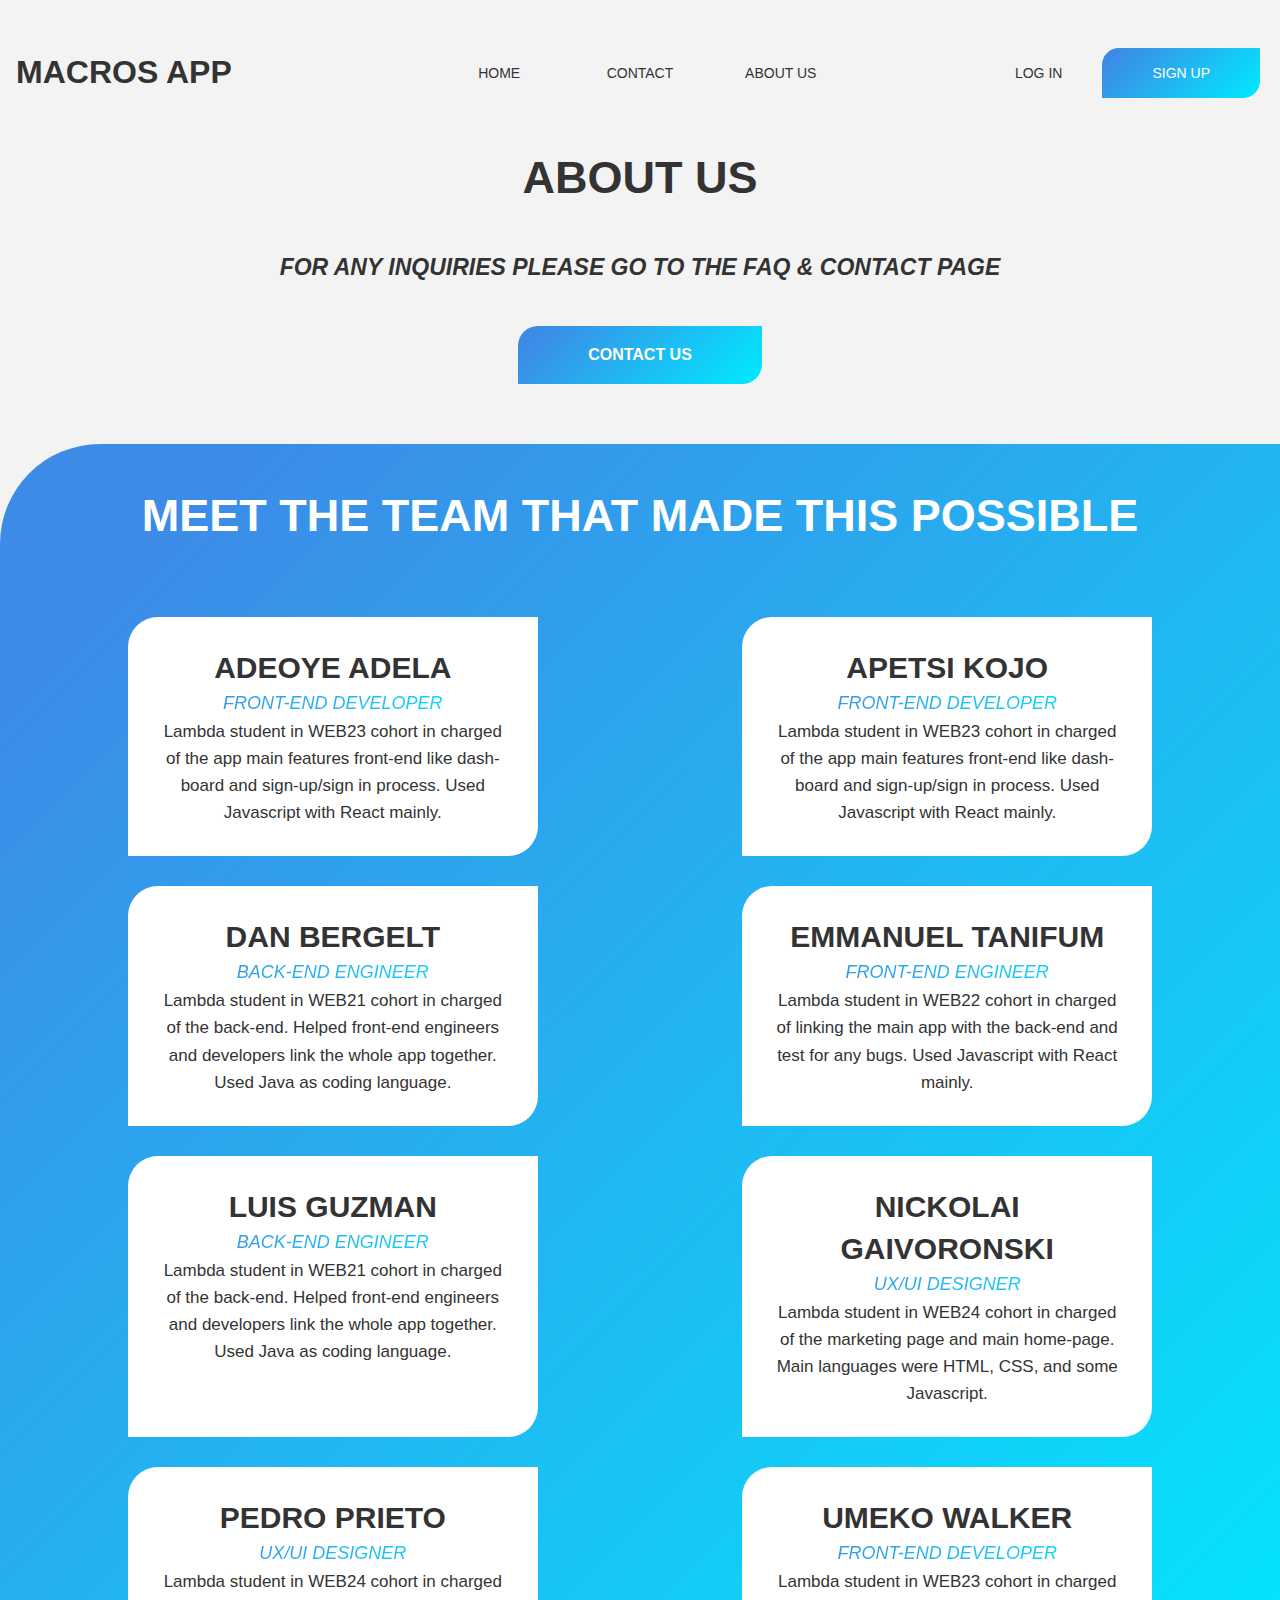
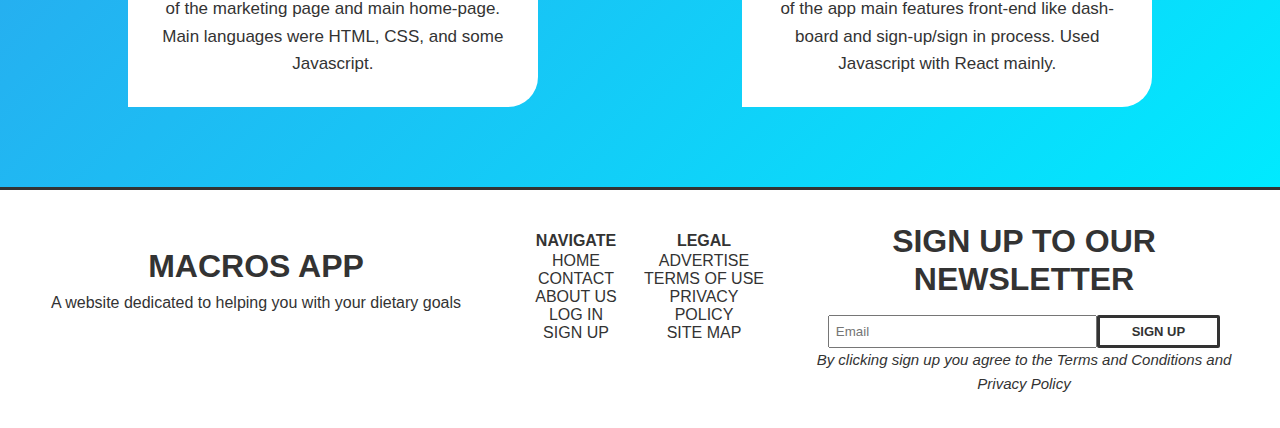
==== about.html @ be7f7d44 "Fixed some things" ====
<!DOCTYPE html>
<html lang="en">
<head>
    <meta charset="UTF-8">
    <meta name="viewport" content="width=device-width, initial-scale=1.0">
    <meta http-equiv="X-UA-Compatible" content="ie=edge">
    <script src="https://kit.fontawesome.com/41c5a5f4d3.js" crossorigin="anonymous"></script>
    <link rel="stylesheet" href="css/about.css">
    <title>Document</title>
</head>
<body>
    <header>
        <a class="logo" href="index.html"><h1></i>MACROS APP</h1></a>
        <nav class="nav1">
            <a href="index.html">HOME</a>
            <a href="contact.html">CONTACT</a>
            <a href="about.html">ABOUT US</a>
        </nav>
        <nav class="nav2">
            <a href="https://youthful-ardinghelli-be4d90.netlify.com/">LOG IN</a>
            <a class= "btn" href="https://youthful-ardinghelli-be4d90.netlify.com/">SIGN UP</a>
        </nav>
    </header>



<!--------------------- HEADING------------------->

    <section class="heading">
            <h1>ABOUT US</h1>
            <p class="italic">For Any Inquiries Please Go To The FAQ & Contact Page</p>
            <a href="contact.html" class="btn">CONTACT US</a>
    </section>


<!--------------------- MAINCONTENT------------------->
    <section class="container">
        <h2>MEET THE TEAM THAT MADE THIS POSSIBLE</h2>
        <div class="cardscontainer">
            <div class="cardd">
                <img src="/img/Team Members/Adeoye Adela.png" alt="">
                <h3>Adeoye Adela</h3>
                <p class="title">FRONT-END DEVELOPER</p>
                <p>Lambda student in WEB23 cohort in charged of the app main features front-end like dash-board and sign-up/sign in process. Used Javascript with React mainly.</p>
            </div>
            <div class="cardd">
                <img src="/img/Team Members/Apetsi Kojo Ampiah.png" alt="">
                <h3>Apetsi Kojo</h3>
                <p class="title">FRONT-END DEVELOPER</p>
                <p>Lambda student in WEB23 cohort in charged of the app main features front-end like dash-board and sign-up/sign in process. Used Javascript with React mainly.</p>
            </div>
            <div class="cardd">
                <img src="/img/Team Members/Dan Bergelt.png" alt="">
                <h3>Dan Bergelt</h3>
                <p class="title">BACK-END ENGINEER</p>
                <p>Lambda student in WEB21 cohort in charged of the back-end. Helped front-end engineers and developers link the whole app together. Used Java as coding language.</p>
            </div>
            <div class="cardd">
                <img src="/img/Team Members/Emmanuel Tanifum.png" alt="">
                <h3>Emmanuel Tanifum</h3>
                <p class="title">FRONT-END ENGINEER</p>
                <p>Lambda student in WEB22 cohort in charged of linking the main app with the back-end and test for any bugs. Used Javascript with React mainly.</p>
            </div>
            <div class="cardd">
                <img src="/img/Team Members/Luis Guzman.png" alt="">
                <h3>Luis Guzman</h3>
                <p class="title">BACK-END ENGINEER</p>
                <p>Lambda student in WEB21 cohort in charged of the back-end. Helped front-end engineers and developers link the whole app together. Used Java as coding language.</p>
            </div>
            <div class="cardd">
                <img src="/img/Team Members/Nickolai Gaivoronski.png" alt="">
                <h3>Nickolai Gaivoronski</h3>
                <p class="title">UX/UI DESIGNER</p>
                <p>Lambda student in WEB24 cohort in charged of the marketing page and main home-page. Main languages were HTML, CSS, and some Javascript.</p>
            </div>
            <div class="cardd">
                <img src="/img/Team Members/Pedro Prieto.png" alt="">
                <h3>Pedro Prieto</h3>
                <p class="title">UX/UI DESIGNER</p>
                <p>Lambda student in WEB24 cohort in charged of the marketing page and main home-page. Main languages were HTML, CSS, and some Javascript.</p>
            </div>
            <div class="cardd">
                <img src="/img/Team Members/Umeko Walker.png" alt="">
                <h3>Umeko Walker</h3>
                <p class="title">FRONT-END DEVELOPER</p>
                <p>Lambda student in WEB23 cohort in charged of the app main features front-end like dash-board and sign-up/sign in process. Used Javascript with React mainly.</p>
            </div>
            </div>
        </div>
    </section>
<!--------------------- FOOTER------------------->
    <footer>
                <div class="footerabout">
                    <h2>MACROS APP</h2>
                    <p>A website dedicated to helping you with your dietary goals</p>
                    <div class="abouticons">
                        <a href="#"><i class="fab fa-facebook-square"></i></a>
                        <a href="#"><i class="fab fa-twitter-square"></i></a>
                        <a href="#"><i class="fab fa-github-square"></i></a>
                    </div>
                </div>
              
              
              
                <div class="footernav">
                    <h2>NAVIGATE</h2>
                   <a href="index.html">HOME</a>
                    <a href="contact.html">CONTACT</a>
                    <a href="about.html">ABOUT US</a>
                    <a href="https://youthful-ardinghelli-be4d90.netlify.com/">LOG IN</a>
                    <a href="https://youthful-ardinghelli-be4d90.netlify.com/">SIGN UP</a>
                </div>
              
              
              
                <div class="footerlegal">
                    <h2>LEGAL</h2>
                    <a href="#">ADVERTISE</a>
                    <a href="#">TERMS OF USE</a>
                    <a href="#">PRIVACY POLICY</a>
                    <a href="#">SITE MAP</a>
                </div>
              
              
                <div class="footersignup">
                    <h2>SIGN UP TO OUR NEWSLETTER</h2>
                    <form action="email">
                        <input type="email" placeholder="Email">
                        <button class="btnn">SIGN UP</button>
                    </form>
                    <p>By clicking sign up you agree to the Terms and Conditions and Privacy Policy</p>
              
                </div>
              
              
              
              
              
              
    </footer>
</body>
</html>
---- css/about.css ----
.littlecontainerwhite {
  background: #f3f3f3;
  width: 80%;
  margin: 4rem auto;
  border-radius: 7rem 0 7rem 0;
}
@media (max-width: 800px) {
  .littlecontainerwhite {
    margin: 0;
  }
}
.littlecontainerpurple {
  background: linear-gradient(-45deg, #b254b2 0%, #6b40ab 100%) #b254b2;
  width: 80%;
  margin: 4rem auto;
  border-radius: 7rem 0 7rem 0;
}
@media (max-width: 800px) {
  .littlecontainerpurple {
    margin: 0;
  }
}
* {
  margin: 0;
  padding: 0;
  box-sizing: border-box;
}
html {
  font-size: 62.5%;
}
body {
  font-family: 'Segoe UI', Tahoma, Geneva, Verdana, sans-serif;
  background: #f3f3f3;
  max-width: 100%;
  max-height: 100%;
}
ul {
  list-style: none;
}
a {
  text-decoration: none;
  color: #333;
}
h1,
h2,
h3,
h4,
h5,
h6 {
  line-height: 2.72rem;
  font-family: 'Franklin Gothic Medium', 'Arial Narrow', Arial, sans-serif;
}
p {
  line-height: 2.24rem;
}
header {
  max-width: 1500px;
  display: flex;
  justify-content: space-between;
  align-items: center;
  font-size: 1.4rem;
  font-weight: 500;
  margin: 4.8rem auto;
}
@media (max-width: 1180px) {
  header {
    flex-wrap: wrap;
  }
}
@media (max-width: 500px) {
  header {
    margin: 1.6rem 0;
  }
}
header .logo {
  display: flex;
  width: 33%;
  font-size: 1.6rem;
  color: #333;
  justify-content: flex-start;
}
@media (max-width: 1180px) {
  header .logo {
    width: 50%;
    order: 1;
    justify-content: center;
  }
}
@media (max-width: 500px) {
  header .logo {
    width: 100%;
  }
}
header .logo h1 {
  margin-left: 1.6rem;
}
@media (max-width: 800px) {
  header .logo h1 {
    font-size: 3rem;
  }
}
@media (max-width: 500px) {
  header .logo h1 {
    font-size: 4rem;
  }
}
header .nav1 {
  width: 33%;
  display: flex;
  justify-content: center;
}
@media (max-width: 1180px) {
  header .nav1 {
    width: 100%;
    order: 3;
    margin-top: 4.8rem;
    text-align: center;
    background: linear-gradient(135deg, #3C8CE7 10%, #00EAFF 100%);
    padding: 1.6rem;
  }
}
@media (max-width: 500px) {
  header .nav1 {
    margin: 1.6rem auto;
  }
}
header .nav1 a {
  width: 33%;
  margin: 0 auto;
  text-align: center;
}
@media (max-width: 1180px) {
  header .nav1 a {
    color: white;
  }
}
header .nav2 {
  width: 33%;
  display: flex;
  justify-content: flex-end;
  align-items: center;
}
@media (max-width: 1180px) {
  header .nav2 {
    width: 50%;
    order: 2;
    justify-content: center;
  }
}
@media (max-width: 500px) {
  header .nav2 {
    width: 100%;
    margin-top: 1.6rem;
  }
}
header .nav2 a {
  margin: 0 2rem;
}
@media (max-width: 1180px) {
  header .nav2 a {
    margin: 0 1rem;
  }
}
header .nav2 .btn {
  padding: 1.7rem 5rem;
  background: linear-gradient(135deg, #3C8CE7 10%, #00EAFF 100%);
  border-radius: 1.7rem 0 1.7rem 0;
  color: white;
}
footer {
  display: flex;
  background: #fff;
  align-items: space-around;
  justify-content: space-around;
  border-top: 3px #333 solid;
}
@media (max-width: 1180px) {
  footer {
    flex-wrap: wrap;
    justify-content: center;
    text-align: center;
  }
}
footer .footerabout {
  width: 40%;
  padding: 3.2rem;
  display: flex;
  justify-content: center;
  flex-direction: column;
  text-align: center;
}
@media (max-width: 1180px) {
  footer .footerabout {
    width: 80%;
  }
}
footer .footerabout h2 {
  font-size: 3.2rem;
  line-height: 1.5;
  color: #333;
}
footer .footerabout p {
  font-size: 1.6rem;
  color: #333;
}
footer .footerabout .abouticons {
  font-size: 4rem;
  display: flex;
  justify-content: center;
  padding-top: 1.6rem;
}
@media (max-width: 1180px) {
  footer .footerabout .abouticons {
    justify-content: space-evenly;
  }
}
footer .footerabout .abouticons i {
  color: #333;
  padding: 0 2rem;
}
@media (max-width: 1180px) {
  footer .footerabout .abouticons i {
    padding-right: 0;
  }
}
footer .footernav {
  display: flex;
  flex-direction: column;
  width: 10%;
  text-align: center;
  justify-content: flex-start;
  padding-top: 4rem;
}
footer .footernav h2 {
  font-size: 1.6rem;
}
@media (max-width: 1180px) {
  footer .footernav {
    width: 40%;
  }
}
@media (max-width: 500px) {
  footer .footernav {
    width: 80%;
  }
}
footer .footernav a {
  font-size: 1.6rem;
  color: #333;
  font-weight: 500;
}
footer .footernav a:hover {
  text-decoration: underline;
}
footer .footerlegal {
  display: flex;
  flex-direction: column;
  width: 10%;
  justify-content: flex-start;
  padding-top: 4rem;
  text-align: center;
}
footer .footerlegal h2 {
  font-size: 1.6rem;
}
@media (max-width: 1180px) {
  footer .footerlegal {
    width: 40%;
  }
}
@media (max-width: 500px) {
  footer .footerlegal {
    width: 100%;
    margin-top: 2rem;
  }
}
footer .footerlegal a {
  font-size: 1.6rem;
  color: #333;
  font-weight: 500;
  width: 100%;
}
footer .footerlegal a:hover {
  text-decoration: underline;
}
footer .footersignup {
  display: flex;
  width: 40%;
  flex-direction: column;
  padding: 3.2rem;
  align-items: center;
  text-align: center;
}
@media (max-width: 1180px) {
  footer .footersignup {
    width: 80%;
    align-items: center;
  }
}
@media (max-width: 500px) {
  footer .footersignup {
    width: 100%;
  }
}
footer .footersignup h2 {
  font-size: 3.2rem;
  line-height: 1.2;
  color: #333;
}
footer .footersignup form {
  width: 100%;
  margin-top: 1.6rem;
  display: flex;
  justify-content: center;
}
@media (max-width: 1180px) {
  footer .footersignup form {
    justify-content: center;
  }
}
footer .footersignup form input {
  padding: 0.6rem;
  width: 60%;
}
footer .footersignup form .btnn {
  border-radius: 0.2rem;
  padding: 0.6rem 3.2rem;
  cursor: pointer;
  overflow: hidden;
  background-color: transparent;
  background-repeat: no-repeat;
  border: 3px #333 solid;
  color: #333;
  font-weight: 700;
  font-size: 1.3rem;
}
footer .footersignup p {
  font-style: italic;
  font-size: 1.5rem;
}
h2,
h3,
h4,
h5,
h6 {
  font-size: 3rem;
  line-height: 1.4;
  color: #333;
}
p {
  font-size: 1.7rem;
  line-height: 1.6;
  color: #333;
}
.heading {
  display: flex;
  flex-direction: column;
  align-items: center;
  max-width: 800px;
  width: 90%;
  margin: 0 auto;
  text-align: center;
}
.heading h1 {
  font-size: 4.5rem;
  line-height: 1.4;
  color: #333;
}
.heading .btn {
  padding: 2rem 7rem;
  font-size: 1.6rem;
  background: linear-gradient(135deg, #3C8CE7 10%, #00EAFF 100%);
  color: white;
  font-weight: 700;
  border-radius: 2rem 0 2rem 0;
}
.heading .italic {
  font-style: italic;
  font-size: 2.3rem;
  font-weight: 600;
  margin: 4rem 0;
  text-transform: uppercase;
}
.container {
  background: linear-gradient(135deg, #3C8CE7 10%, #00EAFF 100%);
  width: 100%;
  border-radius: 10rem 0 0 0;
  padding: 4rem 0;
  margin-top: 6rem;
}
@media (max-width: 800px) {
  .container {
    border-radius: 0;
  }
}
.container h2 {
  text-align: center;
  font-size: 4.5rem;
  color: white;
}
@media (max-width: 1180px) {
  .container h2 {
    width: 90%;
  }
}
@media (max-width: 800px) {
  .container h2 {
    width: 95%;
  }
}
@media (max-width: 500px) {
  .container h2 {
    width: 100%;
    font-size: 4rem;
  }
}
.container .cardscontainer {
  width: 80%;
  margin: 4rem auto;
  display: flex;
  flex-wrap: wrap;
  justify-content: space-between;
}
@media (max-width: 1180px) {
  .container .cardscontainer {
    width: 95%;
  }
}
.container .cardscontainer .cardd {
  background: #fff;
  display: flex;
  flex-direction: column;
  width: 40%;
  padding: 3rem;
  text-align: center;
  margin-top: 3rem;
  border-radius: 3rem 0 3rem 0;
}
@media (max-width: 1180px) {
  .container .cardscontainer .cardd {
    width: 48%;
  }
}
@media (max-width: 800px) {
  .container .cardscontainer .cardd {
    width: 95%;
    margin: 0 auto;
    margin-top: 5rem;
  }
  .container .cardscontainer .cardd:first-child {
    margin-top: 0;
  }
}
.container .cardscontainer .cardd img {
  border-radius: 50%;
  width: 30%;
  margin: 0 auto;
}
.container .cardscontainer .cardd h3 {
  font-weight: 600;
  text-transform: uppercase;
}
.container .cardscontainer .cardd .title {
  font-style: italic;
  font-weight: 500;
  font-size: 1.8rem;
  background: linear-gradient(135deg, #3C8CE7 10%, #00EAFF 100%);
  -webkit-background-clip: text;
  -webkit-text-fill-color: transparent;
}
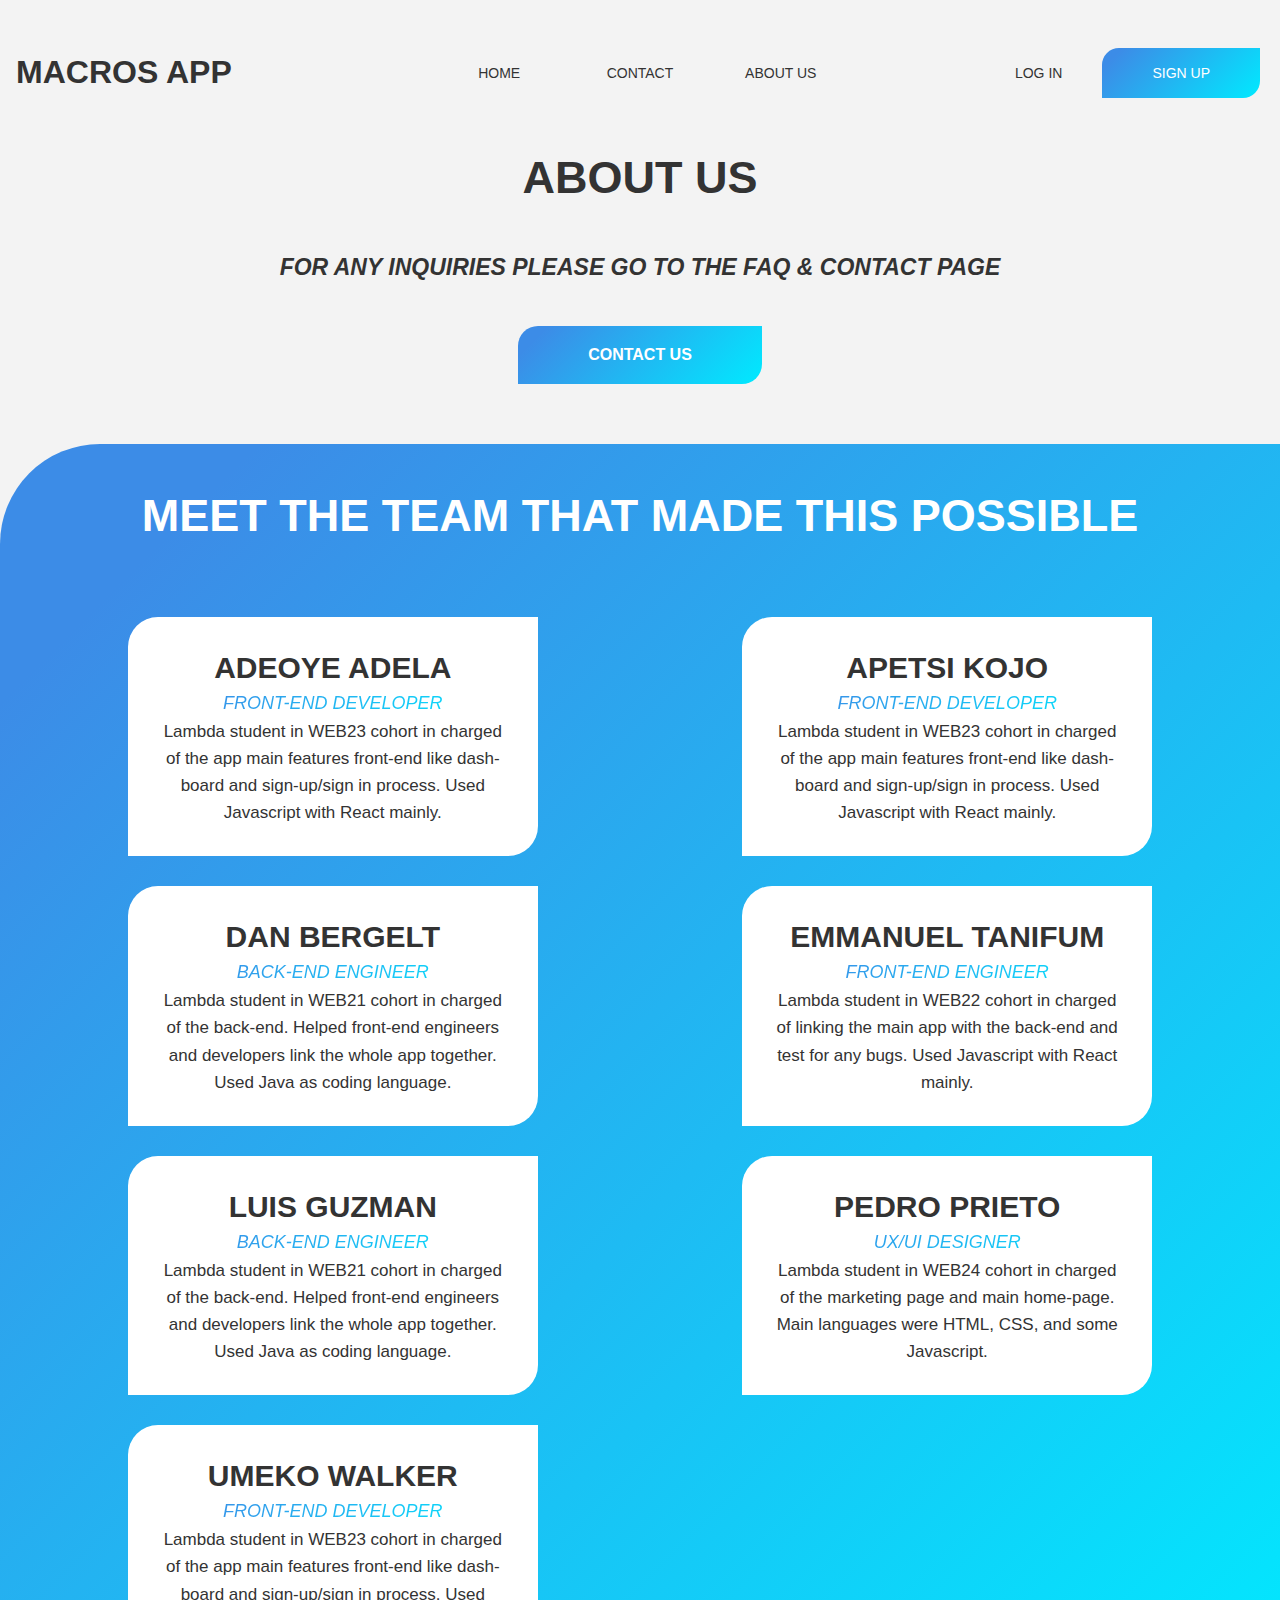
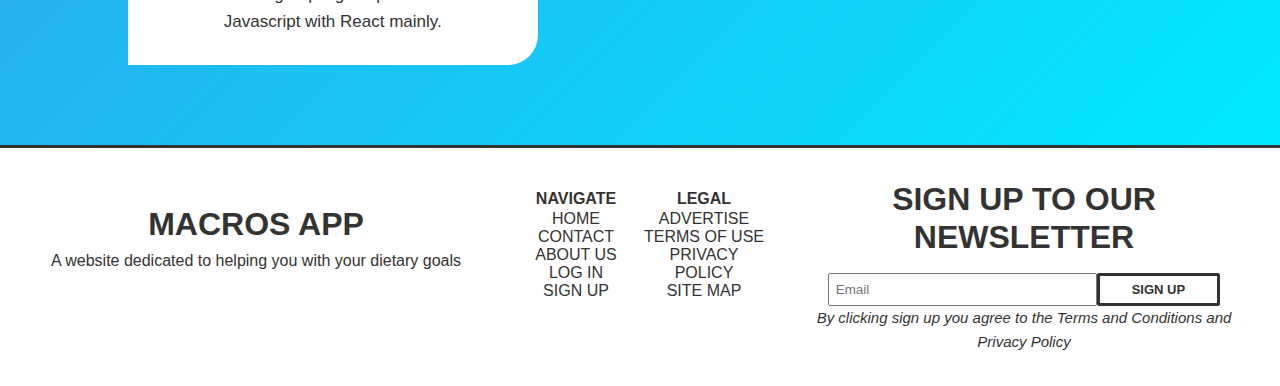
==== commit 53172952: "Removed card from team member who did not want to be in the about me page and unlinked the login/sig" ====
--- a/about.html
+++ b/about.html
@@ -1,5 +1,6 @@
 <!DOCTYPE html>
 <html lang="en">
+
 <head>
     <meta charset="UTF-8">
     <meta name="viewport" content="width=device-width, initial-scale=1.0">
@@ -8,135 +9,132 @@
     <link rel="stylesheet" href="css/about.css">
     <title>Document</title>
 </head>
+
 <body>
     <header>
-        <a class="logo" href="index.html"><h1></i>MACROS APP</h1></a>
+        <a class="logo" href="index.html">
+            <h1></i>MACROS APP</h1>
+        </a>
         <nav class="nav1">
             <a href="index.html">HOME</a>
             <a href="contact.html">CONTACT</a>
             <a href="about.html">ABOUT US</a>
         </nav>
         <nav class="nav2">
-            <a href="https://youthful-ardinghelli-be4d90.netlify.com/">LOG IN</a>
-            <a class= "btn" href="https://youthful-ardinghelli-be4d90.netlify.com/">SIGN UP</a>
+            <a href="#">LOG IN</a>
+            <a class="btn" href="#">SIGN UP</a>
         </nav>
     </header>
 
 
 
-<!--------------------- HEADING------------------->
-
     <section class="heading">
-            <h1>ABOUT US</h1>
-            <p class="italic">For Any Inquiries Please Go To The FAQ & Contact Page</p>
-            <a href="contact.html" class="btn">CONTACT US</a>
+        <h1>ABOUT US</h1>
+        <p class="italic">For Any Inquiries Please Go To The FAQ & Contact Page</p>
+        <a href="contact.html" class="btn">CONTACT US</a>
     </section>
 
 
-<!--------------------- MAINCONTENT------------------->
     <section class="container">
         <h2>MEET THE TEAM THAT MADE THIS POSSIBLE</h2>
         <div class="cardscontainer">
             <div class="cardd">
-                <img src="/img/Team Members/Adeoye Adela.png" alt="">
+                <img src="./img/Team Members/Adeoye Adela.png" alt="">
                 <h3>Adeoye Adela</h3>
                 <p class="title">FRONT-END DEVELOPER</p>
-                <p>Lambda student in WEB23 cohort in charged of the app main features front-end like dash-board and sign-up/sign in process. Used Javascript with React mainly.</p>
+                <p>Lambda student in WEB23 cohort in charged of the app main features front-end like dash-board and
+                    sign-up/sign in process. Used Javascript with React mainly.</p>
             </div>
             <div class="cardd">
-                <img src="/img/Team Members/Apetsi Kojo Ampiah.png" alt="">
+                <img src="./img/Team Members/Apetsi Kojo Ampiah.png" alt="">
                 <h3>Apetsi Kojo</h3>
                 <p class="title">FRONT-END DEVELOPER</p>
-                <p>Lambda student in WEB23 cohort in charged of the app main features front-end like dash-board and sign-up/sign in process. Used Javascript with React mainly.</p>
+                <p>Lambda student in WEB23 cohort in charged of the app main features front-end like dash-board and
+                    sign-up/sign in process. Used Javascript with React mainly.</p>
             </div>
             <div class="cardd">
-                <img src="/img/Team Members/Dan Bergelt.png" alt="">
+                <img src="./img/Team Members/Dan Bergelt.png" alt="">
                 <h3>Dan Bergelt</h3>
                 <p class="title">BACK-END ENGINEER</p>
-                <p>Lambda student in WEB21 cohort in charged of the back-end. Helped front-end engineers and developers link the whole app together. Used Java as coding language.</p>
+                <p>Lambda student in WEB21 cohort in charged of the back-end. Helped front-end engineers and developers
+                    link the whole app together. Used Java as coding language.</p>
             </div>
             <div class="cardd">
-                <img src="/img/Team Members/Emmanuel Tanifum.png" alt="">
+                <img src="./img/Team Members/Emmanuel Tanifum.png" alt="">
                 <h3>Emmanuel Tanifum</h3>
                 <p class="title">FRONT-END ENGINEER</p>
-                <p>Lambda student in WEB22 cohort in charged of linking the main app with the back-end and test for any bugs. Used Javascript with React mainly.</p>
+                <p>Lambda student in WEB22 cohort in charged of linking the main app with the back-end and test for any
+                    bugs. Used Javascript with React mainly.</p>
             </div>
             <div class="cardd">
-                <img src="/img/Team Members/Luis Guzman.png" alt="">
+                <img src="./img/Team Members/Luis Guzman.png" alt="">
                 <h3>Luis Guzman</h3>
                 <p class="title">BACK-END ENGINEER</p>
-                <p>Lambda student in WEB21 cohort in charged of the back-end. Helped front-end engineers and developers link the whole app together. Used Java as coding language.</p>
+                <p>Lambda student in WEB21 cohort in charged of the back-end. Helped front-end engineers and developers
+                    link the whole app together. Used Java as coding language.</p>
             </div>
             <div class="cardd">
-                <img src="/img/Team Members/Nickolai Gaivoronski.png" alt="">
-                <h3>Nickolai Gaivoronski</h3>
+                <img src="./img/Team Members/Pedro Prieto.png" alt="">
+                <h3>Pedro Prieto</h3>
                 <p class="title">UX/UI DESIGNER</p>
-                <p>Lambda student in WEB24 cohort in charged of the marketing page and main home-page. Main languages were HTML, CSS, and some Javascript.</p>
+                <p>Lambda student in WEB24 cohort in charged of the marketing page and main home-page. Main languages
+                    were HTML, CSS, and some Javascript.</p>
             </div>
             <div class="cardd">
-                <img src="/img/Team Members/Pedro Prieto.png" alt="">
-                <h3>Pedro Prieto</h3>
-                <p class="title">UX/UI DESIGNER</p>
-                <p>Lambda student in WEB24 cohort in charged of the marketing page and main home-page. Main languages were HTML, CSS, and some Javascript.</p>
-            </div>
-            <div class="cardd">
-                <img src="/img/Team Members/Umeko Walker.png" alt="">
+                <img src="./img/Team Members/Umeko Walker.png" alt="">
                 <h3>Umeko Walker</h3>
                 <p class="title">FRONT-END DEVELOPER</p>
-                <p>Lambda student in WEB23 cohort in charged of the app main features front-end like dash-board and sign-up/sign in process. Used Javascript with React mainly.</p>
-            </div>
+                <p>Lambda student in WEB23 cohort in charged of the app main features front-end like dash-board and
+                    sign-up/sign in process. Used Javascript with React mainly.</p>
             </div>
         </div>
+        </div>
     </section>
-<!--------------------- FOOTER------------------->
+
     <footer>
-                <div class="footerabout">
-                    <h2>MACROS APP</h2>
-                    <p>A website dedicated to helping you with your dietary goals</p>
-                    <div class="abouticons">
-                        <a href="#"><i class="fab fa-facebook-square"></i></a>
-                        <a href="#"><i class="fab fa-twitter-square"></i></a>
-                        <a href="#"><i class="fab fa-github-square"></i></a>
-                    </div>
-                </div>
-              
-              
-              
-                <div class="footernav">
-                    <h2>NAVIGATE</h2>
-                   <a href="index.html">HOME</a>
-                    <a href="contact.html">CONTACT</a>
-                    <a href="about.html">ABOUT US</a>
-                    <a href="https://youthful-ardinghelli-be4d90.netlify.com/">LOG IN</a>
-                    <a href="https://youthful-ardinghelli-be4d90.netlify.com/">SIGN UP</a>
-                </div>
-              
-              
-              
-                <div class="footerlegal">
-                    <h2>LEGAL</h2>
-                    <a href="#">ADVERTISE</a>
-                    <a href="#">TERMS OF USE</a>
-                    <a href="#">PRIVACY POLICY</a>
-                    <a href="#">SITE MAP</a>
-                </div>
-              
-              
-                <div class="footersignup">
-                    <h2>SIGN UP TO OUR NEWSLETTER</h2>
-                    <form action="email">
-                        <input type="email" placeholder="Email">
-                        <button class="btnn">SIGN UP</button>
-                    </form>
-                    <p>By clicking sign up you agree to the Terms and Conditions and Privacy Policy</p>
-              
-                </div>
-              
-              
-              
-              
-              
-              
+        <div class="footerabout">
+            <h2>MACROS APP</h2>
+            <p>A website dedicated to helping you with your dietary goals</p>
+            <div class="abouticons">
+                <a href="#"><i class="fab fa-facebook-square"></i></a>
+                <a href="#"><i class="fab fa-twitter-square"></i></a>
+                <a href="#"><i class="fab fa-github-square"></i></a>
+            </div>
+        </div>
+
+
+
+        <div class="footernav">
+            <h2>NAVIGATE</h2>
+            <a href="index.html">HOME</a>
+            <a href="contact.html">CONTACT</a>
+            <a href="about.html">ABOUT US</a>
+            <a href="#">LOG IN</a>
+            <a href="#">SIGN UP</a>
+        </div>
+
+
+
+        <div class="footerlegal">
+            <h2>LEGAL</h2>
+            <a href="#">ADVERTISE</a>
+            <a href="#">TERMS OF USE</a>
+            <a href="#">PRIVACY POLICY</a>
+            <a href="#">SITE MAP</a>
+        </div>
+
+
+        <div class="footersignup">
+            <h2>SIGN UP TO OUR NEWSLETTER</h2>
+            <form action="email">
+                <input type="email" placeholder="Email">
+                <button class="btnn">SIGN UP</button>
+            </form>
+            <p>By clicking sign up you agree to the Terms and Conditions and Privacy Policy</p>
+
+        </div>
+
     </footer>
 </body>
+
 </html>--- a/css/about.css
+++ b/css/about.css
@@ -10,7 +10,7 @@
   }
 }
 .littlecontainerpurple {
-  background: linear-gradient(-45deg, #b254b2 0%, #6b40ab 100%) #b254b2;
+  background: linear-gradient(-45deg, #b254b2 50%, #6b40ab 100%) #b254b2;
   width: 80%;
   margin: 4rem auto;
   border-radius: 7rem 0 7rem 0;
@@ -167,6 +167,9 @@
   border-radius: 1.7rem 0 1.7rem 0;
   color: white;
 }
+header .nav2 .btn:hover {
+  background: linear-gradient(135deg, #3C8CE7 40%, #00EAFF 100%);
+}
 footer {
   display: flex;
   background: #fff;
@@ -374,6 +377,9 @@
   font-weight: 700;
   border-radius: 2rem 0 2rem 0;
 }
+.heading .btn:hover {
+  background: linear-gradient(135deg, #3C8CE7 40%, #00EAFF 100%);
+}
 .heading .italic {
   font-style: italic;
   font-size: 2.3rem;
